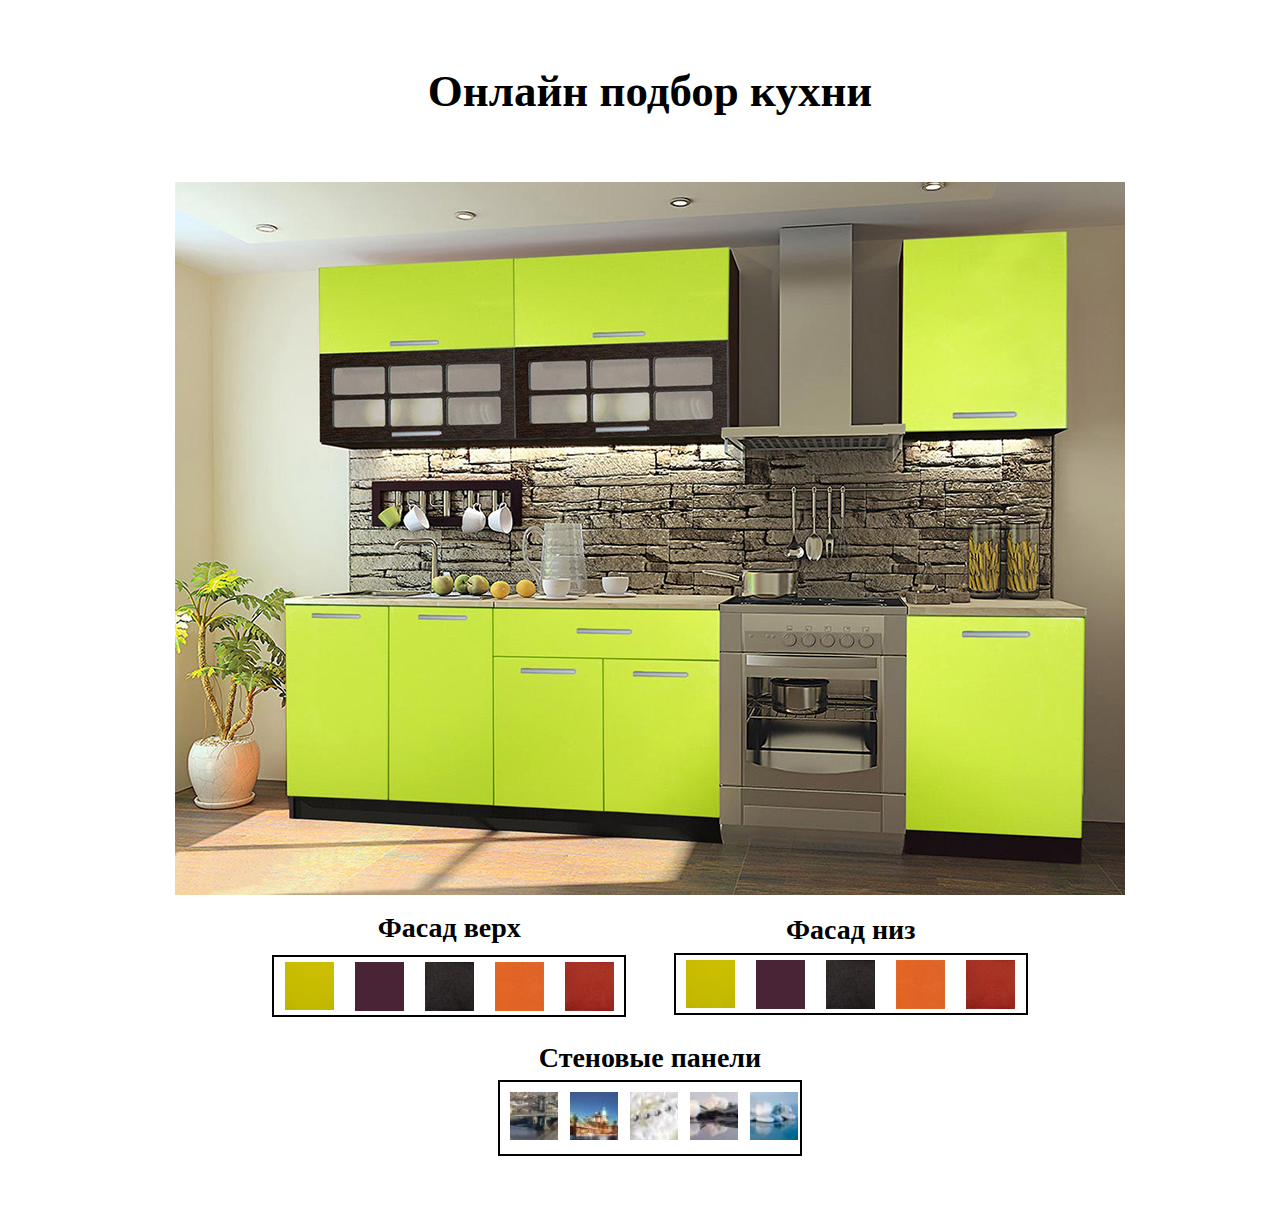
==== index.html @ 027b32ad "Proba" ====
<!DOCTYPE html>
<html lang="en">

<head>
	<meta charset="UTF-8">
	<meta name="viewport" content="width=device-width, initial-scale=1.0">
	<link rel="stylesheet" href="css/style.css">
	<title>Document</title>
</head>

<body>
	<div class="container">
		<h1>
			Онлайн подбор кухни
		</h1>
		<div class="fasad">
			<!-- <img src="img/fon.png" alt="Fasad"> -->
			<div id="out"></div>
			<div id="out2"></div>
			<div id="out3"></div>
		</div>
		<div class="wrapper">

			<div class="fasadTop">
				<h3>Фасад верх</h3>
				<div class="fasadTop-choise">
					<div class="fasadTop-color"><img id="laimTop" src="img/fasadtop/laim.jpg" data-action="laimTop" alt="">
					</div>
					<div class="fasadTop-color"><img id="baklajanTop" src="img/fasadtop/baklajan-gl.jpg"
							data-action="baklajanTop" alt=""></div>
					<div class="fasadTop-color"><img id="chernyiTop" src="img/fasadtop/chernyi-met-gl.jpg"
							data-action="chernyiTop" alt=""></div>
					<div class="fasadTop-color"><img id="orangTop" src="img/fasadtop/orang_met-gl.jpg" data-action="orangTop"
							alt=""></div>
					<div class="fasadTop-color"><img id="rubinTop" src="img/fasadtop/rubin-met-gl.jpg" data-action="rubinTop"
							alt=""></div>

				</div>

			</div>
			<div class="fasadDown">
				<h3>Фасад низ</h3>
				<div class="fasadDown-choise">
					<div class="fasadDown-color"><img id="laimDown" src="img/fasaddown/laim.jpg" data-action="laimDown"
							alt=""></div>
					<div class="fasadDown-color"><img id="baklajanDown" src="img/fasaddown/baklajan-gl.jpg"
							data-action="baklajanDown" alt=""></div>
					<div class="fasadDown-color"><img id="chernyiDown" src="img/fasaddown/chernyi-met-gl.jpg"
							data-action="chernyiDown" alt=""></div>
					<div class="fasadDown-color"><img id="orangDown" src="img/fasaddown/orang_met-gl.jpg"
							data-action="orangDown" data-action="" alt=""></div>
					<div class="fasadDown-color"><img id="rubinDown" src="img/fasaddown/rubin-met-gl.jpg"
							data-action="rubinDown" alt=""></div>
				</div>

			</div>
			<div class="stppanel">
				<h3>Стеновые панели</h3>
				<div class="stppanel-choise">
					<div class="stppanel-color"><img id="stpanel02" data-action="stpanel02" src="img/stpanel/02.jpg" alt="">
					</div>
					<div class="stppanel-color"><img id="stpanel03" data-action="stpanel03" src="img/stpanel/03.jpg" alt="">
					</div>
					<div class="stppanel-color"><img id="stpanel08" data-action="stpanel08" src="img/stpanel/08.jpg" alt="">
					</div>
					<div class="stppanel-color"><img id="stpanel33" data-action="stpanel33" src="img/stpanel/33.jpg" alt="">
					</div>
					<div class="stppanel-color"><img id="stpanel27" data-action="stpanel27" src="img/stpanel/27.jpg" alt="">
					</div>
				</div>

			</div>
		</div>
	</div>

	<script src="js/main.js"></script>
</body>

</html>
---- css/style.css ----
* {
  margin: 0;
  padding: 0;
}

body {
  text-align: center;
  max-width: 100%;
  margin-bottom: 5%;
}

body .container {
  width: 1300px;
  margin: 0 auto;
}

body .container h1 {
  padding: 5%;
  font-size: 45px;
}

body .container .fasad {
  position: relative;
  height: 713px;
  background: url(/img/fon.png) center no-repeat;
}

body .container .fasad #out2 {
  position: absolute;
  top: 0;
  left: 0;
  right: 0;
}

body .container .fasad #out3 {
  position: absolute;
  top: 0;
  left: 0;
  right: 0;
}

body .container .wrapper {
  max-width: 850px;
  display: -webkit-box;
  display: -ms-flexbox;
  display: flex;
  margin: 0 auto;
  -ms-flex-wrap: wrap;
      flex-wrap: wrap;
  -webkit-box-pack: space-evenly;
      -ms-flex-pack: space-evenly;
          justify-content: space-evenly;
  -webkit-box-align: center;
      -ms-flex-align: center;
          align-items: center;
}

body .container .wrapper .fasadTop {
  margin-top: 2%;
}

body .container .wrapper .fasadTop h3 {
  margin-bottom: 3%;
  font-size: 28px;
}

body .container .wrapper .fasadTop .fasadTop-choise {
  display: -webkit-box;
  display: -ms-flexbox;
  display: flex;
  -webkit-box-pack: start;
      -ms-flex-pack: start;
          justify-content: start;
  -webkit-box-align: center;
      -ms-flex-align: center;
          align-items: center;
  border: 2px solid #000;
}

body .container .wrapper .fasadTop .fasadTop-choise .fasadTop-color {
  padding-top: 5px;
}

body .container .wrapper .fasadTop .fasadTop-choise .fasadTop-color img {
  width: 70%;
}

body .container .wrapper .fasadDown {
  margin-top: 2%;
}

body .container .wrapper .fasadDown h3 {
  font-size: 28px;
  margin-bottom: 2%;
}

body .container .wrapper .fasadDown .fasadDown-choise {
  display: -webkit-box;
  display: -ms-flexbox;
  display: flex;
  -webkit-box-pack: start;
      -ms-flex-pack: start;
          justify-content: start;
  -webkit-box-align: center;
      -ms-flex-align: center;
          align-items: center;
  border: 2px solid #000;
}

body .container .wrapper .fasadDown .fasadDown-choise .fasadDown-color {
  padding-top: 5px;
}

body .container .wrapper .fasadDown .fasadDown-choise .fasadDown-color img {
  width: 70%;
}

body .container .wrapper .stppanel {
  margin-top: 3%;
}

body .container .wrapper .stppanel h3 {
  margin-bottom: 2%;
  font-size: 28px;
}

body .container .wrapper .stppanel .stppanel-choise {
  display: -webkit-box;
  display: -ms-flexbox;
  display: flex;
  -webkit-box-pack: space-evenly;
      -ms-flex-pack: space-evenly;
          justify-content: space-evenly;
  -webkit-box-align: center;
      -ms-flex-align: center;
          align-items: center;
  border: 2px solid #000;
}

body .container .wrapper .stppanel .stppanel-choise .stppanel-color {
  margin: 10px;
}

body .container .wrapper .stppanel .stppanel-choise .stppanel-color img {
  width: 120%;
}
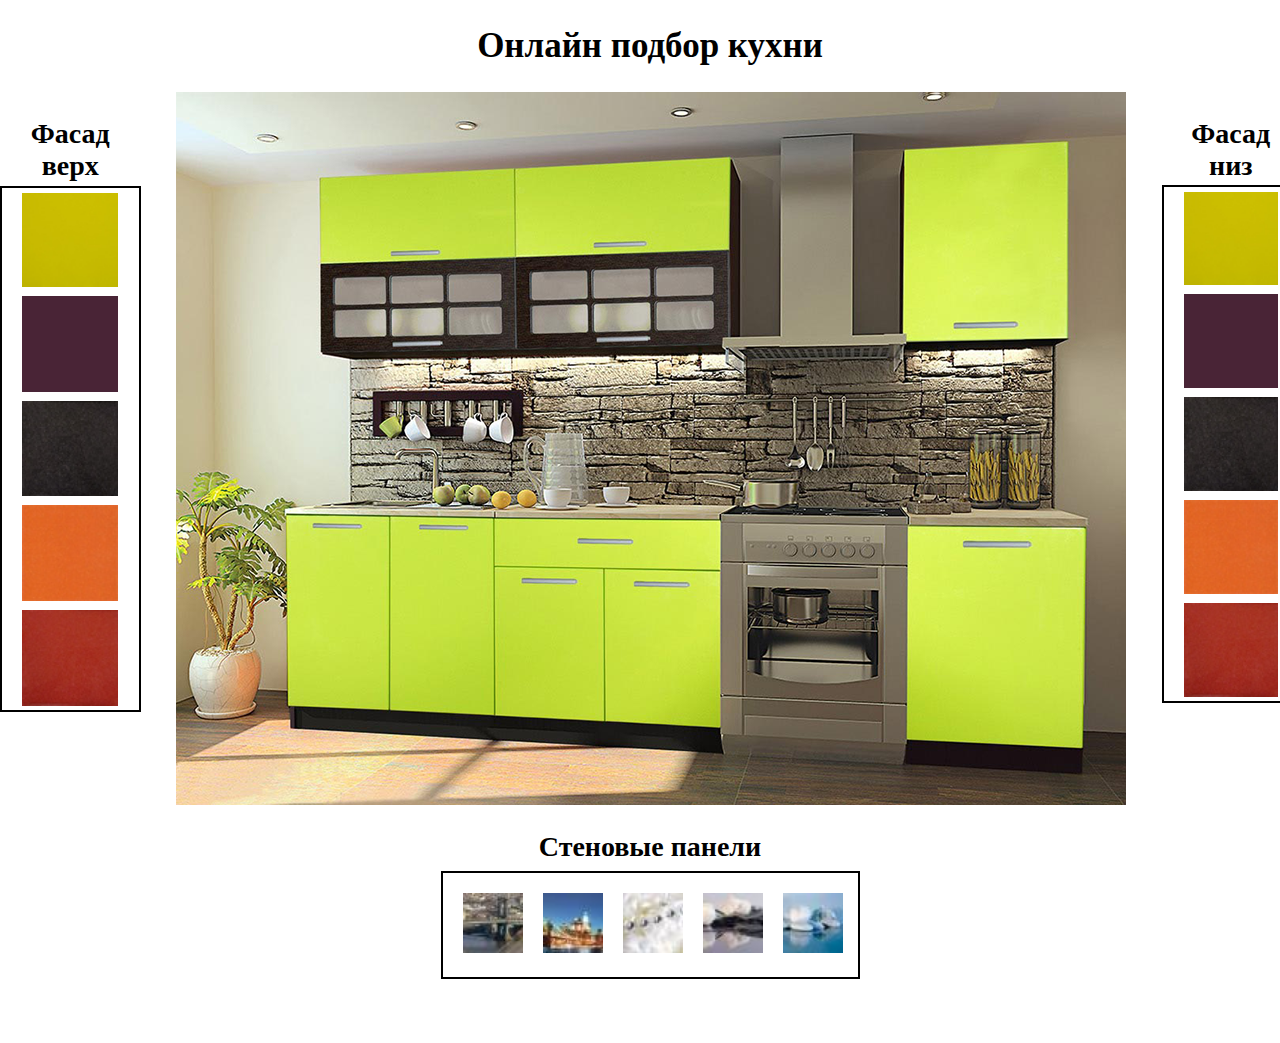
==== commit fc4d3f8c: "ReName JS file" ====
--- a/index.html
+++ b/index.html
@@ -13,14 +13,7 @@
 		<h1>
 			Онлайн подбор кухни
 		</h1>
-		<div class="fasad">
-			<!-- <img src="img/fon.png" alt="Fasad"> -->
-			<div id="out"></div>
-			<div id="out2"></div>
-			<div id="out3"></div>
-		</div>
-		<div class="wrapper">
-
+		<div class="wrapp_kitchen">
 			<div class="fasadTop">
 				<h3>Фасад верх</h3>
 				<div class="fasadTop-choise">
@@ -38,8 +31,14 @@
 				</div>
 
 			</div>
+
+			<div class="fasad">
+				<div id="out"></div>
+				<div id="out2"></div>
+				<div id="out3"></div>
+			</div>
 			<div class="fasadDown">
-				<h3>Фасад низ</h3>
+				<h3>Фасад<br> низ</h3>
 				<div class="fasadDown-choise">
 					<div class="fasadDown-color"><img id="laimDown" src="img/fasaddown/laim.jpg" data-action="laimDown"
 							alt=""></div>
@@ -54,6 +53,13 @@
 				</div>
 
 			</div>
+
+		</div>
+
+		<div class="wrapper">
+
+
+
 			<div class="stppanel">
 				<h3>Стеновые панели</h3>
 				<div class="stppanel-choise">
@@ -71,9 +77,10 @@
 
 			</div>
 		</div>
+
 	</div>
 
-	<script src="js/main.js"></script>
+	<script src="js/script.js"></script>
 </body>
 
 </html>--- a/css/style.css
+++ b/css/style.css
@@ -15,14 +15,78 @@
 }
 
 body .container h1 {
-  padding: 5%;
-  font-size: 45px;
+  padding: 2% 0;
+  font-size: 35px;
+}
+
+body .container .wrapp_kitchen {
+  display: -webkit-box;
+  display: -ms-flexbox;
+  display: flex;
+}
+
+body .container .wrapp_kitchen .fasadTop {
+  margin-top: 2%;
+}
+
+body .container .wrapp_kitchen .fasadTop h3 {
+  margin-bottom: 3%;
+  font-size: 28px;
+}
+
+body .container .wrapp_kitchen .fasadTop .fasadTop-choise {
+  -webkit-box-pack: start;
+      -ms-flex-pack: start;
+          justify-content: start;
+  -webkit-box-align: center;
+      -ms-flex-align: center;
+          align-items: center;
+  border: 2px solid #000;
+}
+
+body .container .wrapp_kitchen .fasadTop .fasadTop-choise .fasadTop-color {
+  padding-top: 5px;
+}
+
+body .container .wrapp_kitchen .fasadTop .fasadTop-choise .fasadTop-color img {
+  cursor: pointer;
+  width: 70%;
+}
+
+body .container .wrapp_kitchen .fasadDown {
+  margin-top: 2%;
+  width: 141px;
+}
+
+body .container .wrapp_kitchen .fasadDown h3 {
+  font-size: 28px;
+  margin-bottom: 2%;
+}
+
+body .container .wrapp_kitchen .fasadDown .fasadDown-choise {
+  -webkit-box-pack: start;
+      -ms-flex-pack: start;
+          justify-content: start;
+  -webkit-box-align: center;
+      -ms-flex-align: center;
+          align-items: center;
+  border: 2px solid #000;
+}
+
+body .container .wrapp_kitchen .fasadDown .fasadDown-choise .fasadDown-color {
+  padding-top: 5px;
+}
+
+body .container .wrapp_kitchen .fasadDown .fasadDown-choise .fasadDown-color img {
+  cursor: pointer;
+  width: 70%;
 }
 
 body .container .fasad {
-  position: relative;
+  width: 80%;
   height: 713px;
   background: url(/img/fon.png) center no-repeat;
+  position: relative;
 }
 
 body .container .fasad #out2 {
@@ -55,66 +119,6 @@
           align-items: center;
 }
 
-body .container .wrapper .fasadTop {
-  margin-top: 2%;
-}
-
-body .container .wrapper .fasadTop h3 {
-  margin-bottom: 3%;
-  font-size: 28px;
-}
-
-body .container .wrapper .fasadTop .fasadTop-choise {
-  display: -webkit-box;
-  display: -ms-flexbox;
-  display: flex;
-  -webkit-box-pack: start;
-      -ms-flex-pack: start;
-          justify-content: start;
-  -webkit-box-align: center;
-      -ms-flex-align: center;
-          align-items: center;
-  border: 2px solid #000;
-}
-
-body .container .wrapper .fasadTop .fasadTop-choise .fasadTop-color {
-  padding-top: 5px;
-}
-
-body .container .wrapper .fasadTop .fasadTop-choise .fasadTop-color img {
-  width: 70%;
-}
-
-body .container .wrapper .fasadDown {
-  margin-top: 2%;
-}
-
-body .container .wrapper .fasadDown h3 {
-  font-size: 28px;
-  margin-bottom: 2%;
-}
-
-body .container .wrapper .fasadDown .fasadDown-choise {
-  display: -webkit-box;
-  display: -ms-flexbox;
-  display: flex;
-  -webkit-box-pack: start;
-      -ms-flex-pack: start;
-          justify-content: start;
-  -webkit-box-align: center;
-      -ms-flex-align: center;
-          align-items: center;
-  border: 2px solid #000;
-}
-
-body .container .wrapper .fasadDown .fasadDown-choise .fasadDown-color {
-  padding-top: 5px;
-}
-
-body .container .wrapper .fasadDown .fasadDown-choise .fasadDown-color img {
-  width: 70%;
-}
-
 body .container .wrapper .stppanel {
   margin-top: 3%;
 }
@@ -138,9 +142,14 @@
 }
 
 body .container .wrapper .stppanel .stppanel-choise .stppanel-color {
-  margin: 10px;
+  margin: 20px;
+}
+
+body .container .wrapper .stppanel .stppanel-choise .stppanel-color:last-child {
+  padding-right: 15px;
 }
 
 body .container .wrapper .stppanel .stppanel-choise .stppanel-color img {
-  width: 120%;
+  cursor: pointer;
+  width: 150%;
 }
